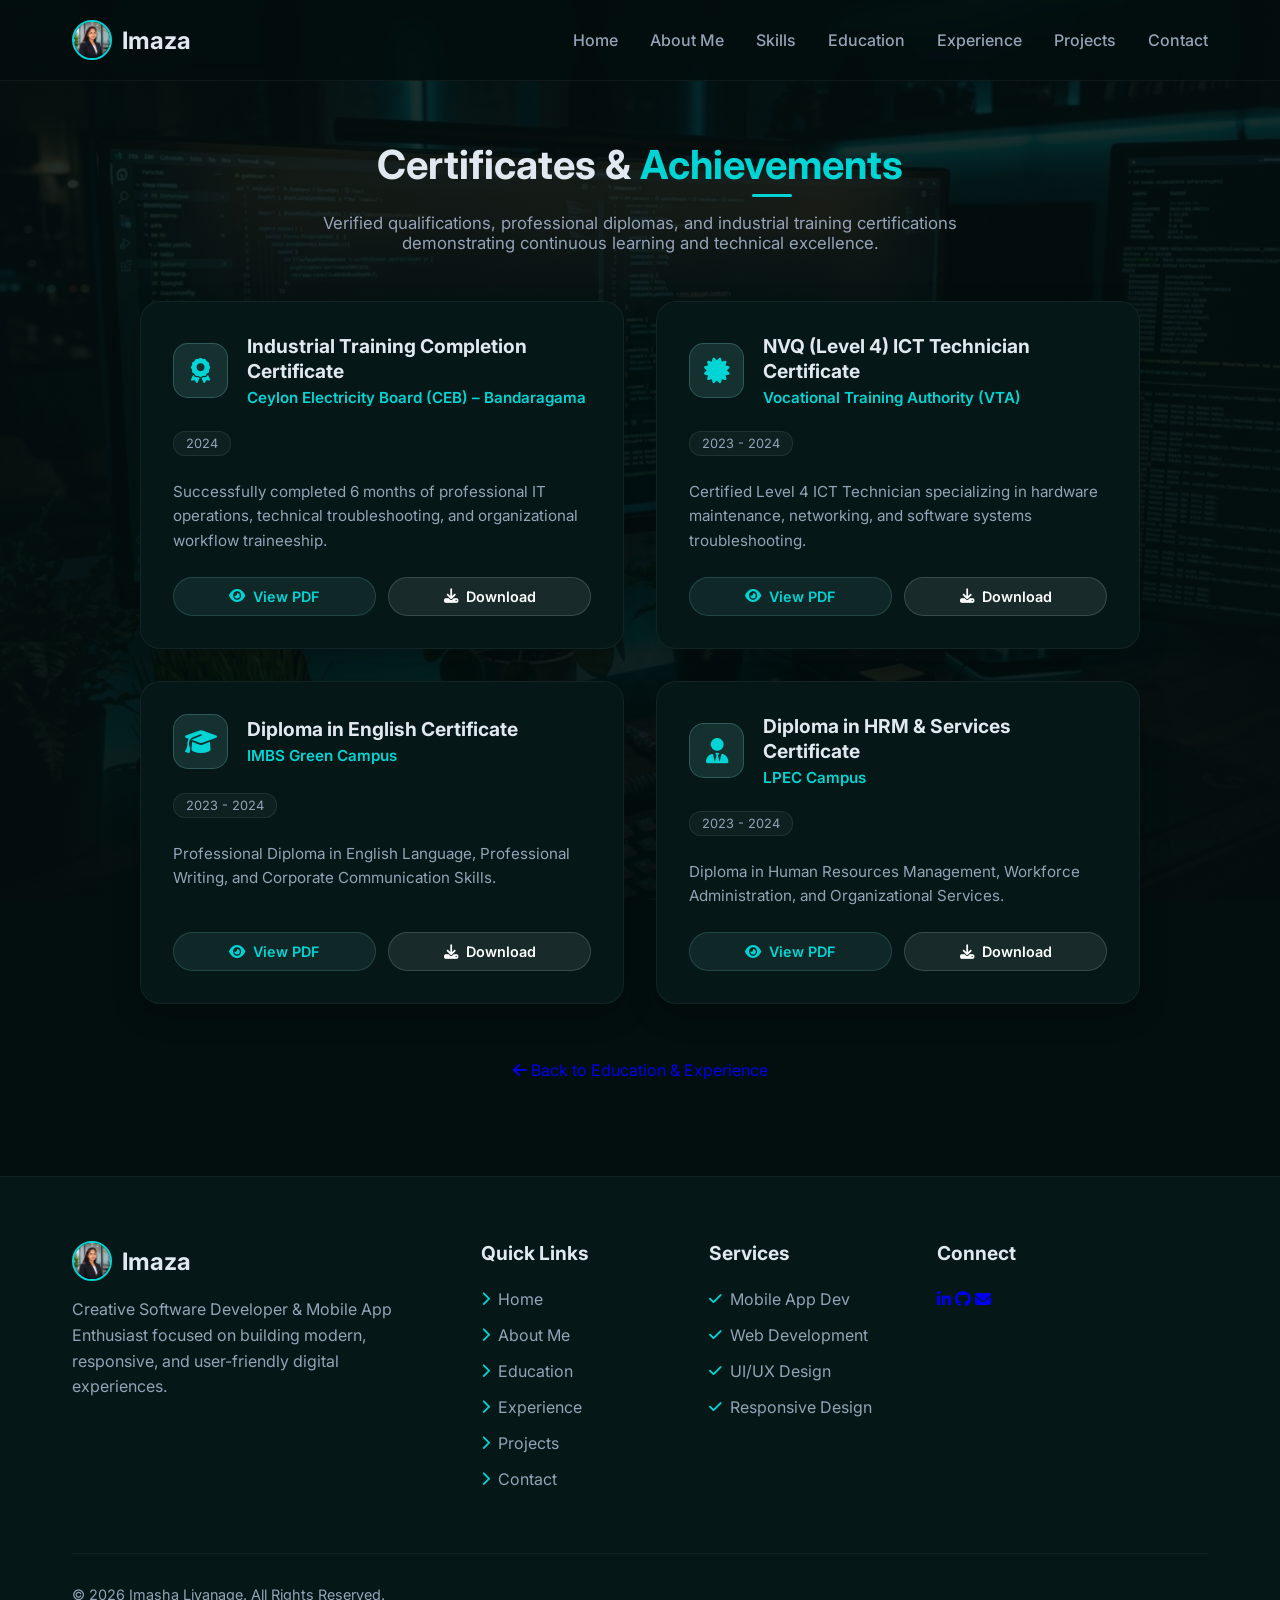
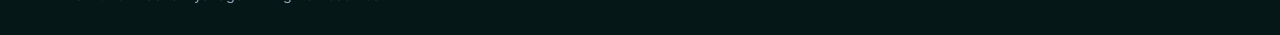
==== certificates.html @ 62fdcc7a "Initial commit of portfolio website" ====
<!DOCTYPE html>
<html lang="en">
<head>
    <meta charset="UTF-8">
    <meta name="viewport" content="width=device-width, initial-scale=1.0">
    <title>Certificates & Achievements | Imasha Liyanage</title>
    <link rel="stylesheet" href="style.css">
    <link rel="stylesheet" href="https://cdnjs.cloudflare.com/ajax/libs/font-awesome/6.4.0/css/all.min.css">
</head>
<body>
    <!-- Background Blobs -->
    <div class="blob blob-1"></div>
    <div class="blob blob-2"></div>
    <div class="blob blob-3"></div>

    <!-- Header Navigation -->
    <header class="header">
        <nav class="navbar">
            <a href="index.html#home" class="logo">
                <img src="assets/me1.jpg" alt="Logo">
                Imaza
            </a>
            <ul class="nav-links">
                <li><a href="index.html#home">Home</a></li>
                <li><a href="index.html#about">About Me</a></li>
                <li><a href="index.html#skills">Skills</a></li>
                <li><a href="index.html#education">Education</a></li>
                <li><a href="index.html#experience">Experience</a></li>
                <li><a href="projects.html">Projects</a></li>
                <li><a href="index.html#contact">Contact</a></li>
            </ul>
            <div class="menu-icon"><i class="fas fa-bars"></i></div>
        </nav>
    </header>

    <!-- Certificates Gallery Section -->
    <section class="certificates-section" style="padding-top: 140px; min-height: 85vh;">
        <div class="container">
            <h2 class="section-title">Certificates & <span>Achievements</span></h2>
            <p style="text-align: center; color: var(--text-secondary); max-width: 650px; margin: -1.5rem auto 3rem; font-size: 1.05rem;">
                Verified qualifications, professional diplomas, and industrial training certifications demonstrating continuous learning and technical excellence.
            </p>

            <div class="cert-grid">
                <!-- Certificate 1 -->
                <div class="cert-card">
                    <div>
                        <div class="cert-header">
                            <div class="cert-icon"><i class="fas fa-award"></i></div>
                            <div>
                                <h4 class="cert-title">Industrial Training Completion Certificate</h4>
                                <p class="cert-issuer">Ceylon Electricity Board (CEB) – Bandaragama</p>
                            </div>
                        </div>
                        <span class="cert-year">2024</span>
                        <p style="color: var(--text-secondary); font-size: 0.95rem; line-height: 1.6; margin-bottom: 1.5rem;">
                            Successfully completed 6 months of professional IT operations, technical troubleshooting, and organizational workflow traineeship.
                        </p>
                    </div>
                    <div style="display: flex; gap: 0.8rem; flex-wrap: wrap;">
                        <a href="assets/Ceb.pdf" target="_blank" class="cert-btn" style="flex: 1;">
                            <i class="fas fa-eye"></i> View PDF
                        </a>
                        <a href="assets/Ceb.pdf" download class="cert-btn" style="flex: 1; background: rgba(255, 255, 255, 0.08); border-color: rgba(255, 255, 255, 0.15); color: #fff;">
                            <i class="fas fa-download"></i> Download
                        </a>
                    </div>
                </div>

                <!-- Certificate 2 -->
                <div class="cert-card">
                    <div>
                        <div class="cert-header">
                            <div class="cert-icon"><i class="fas fa-certificate"></i></div>
                            <div>
                                <h4 class="cert-title">NVQ (Level 4) ICT Technician Certificate</h4>
                                <p class="cert-issuer">Vocational Training Authority (VTA)</p>
                            </div>
                        </div>
                        <span class="cert-year">2023 - 2024</span>
                        <p style="color: var(--text-secondary); font-size: 0.95rem; line-height: 1.6; margin-bottom: 1.5rem;">
                            Certified Level 4 ICT Technician specializing in hardware maintenance, networking, and software systems troubleshooting.
                        </p>
                    </div>
                    <div style="display: flex; gap: 0.8rem; flex-wrap: wrap;">
                        <a href="assets/Vta.pdf" target="_blank" class="cert-btn" style="flex: 1;">
                            <i class="fas fa-eye"></i> View PDF
                        </a>
                        <a href="assets/Vta.pdf" download class="cert-btn" style="flex: 1; background: rgba(255, 255, 255, 0.08); border-color: rgba(255, 255, 255, 0.15); color: #fff;">
                            <i class="fas fa-download"></i> Download
                        </a>
                    </div>
                </div>

                <!-- Certificate 3 -->
                <div class="cert-card">
                    <div>
                        <div class="cert-header">
                            <div class="cert-icon"><i class="fas fa-graduation-cap"></i></div>
                            <div>
                                <h4 class="cert-title">Diploma in English Certificate</h4>
                                <p class="cert-issuer">IMBS Green Campus</p>
                            </div>
                        </div>
                        <span class="cert-year">2023 - 2024</span>
                        <p style="color: var(--text-secondary); font-size: 0.95rem; line-height: 1.6; margin-bottom: 1.5rem;">
                            Professional Diploma in English Language, Professional Writing, and Corporate Communication Skills.
                        </p>
                    </div>
                    <div style="display: flex; gap: 0.8rem; flex-wrap: wrap;">
                        <a href="assets/Imbs.pdf" target="_blank" class="cert-btn" style="flex: 1;">
                            <i class="fas fa-eye"></i> View PDF
                        </a>
                        <a href="assets/Imbs.pdf" download class="cert-btn" style="flex: 1; background: rgba(255, 255, 255, 0.08); border-color: rgba(255, 255, 255, 0.15); color: #fff;">
                            <i class="fas fa-download"></i> Download
                        </a>
                    </div>
                </div>

                <!-- Certificate 4 -->
                <div class="cert-card">
                    <div>
                        <div class="cert-header">
                            <div class="cert-icon"><i class="fas fa-user-tie"></i></div>
                            <div>
                                <h4 class="cert-title">Diploma in HRM & Services Certificate</h4>
                                <p class="cert-issuer">LPEC Campus</p>
                            </div>
                        </div>
                        <span class="cert-year">2023 - 2024</span>
                        <p style="color: var(--text-secondary); font-size: 0.95rem; line-height: 1.6; margin-bottom: 1.5rem;">
                            Diploma in Human Resources Management, Workforce Administration, and Organizational Services.
                        </p>
                    </div>
                    <div style="display: flex; gap: 0.8rem; flex-wrap: wrap;">
                        <a href="assets/Lpec.pdf" target="_blank" class="cert-btn" style="flex: 1;">
                            <i class="fas fa-eye"></i> View PDF
                        </a>
                        <a href="assets/Lpec.pdf" download class="cert-btn" style="flex: 1; background: rgba(255, 255, 255, 0.08); border-color: rgba(255, 255, 255, 0.15); color: #fff;">
                            <i class="fas fa-download"></i> Download
                        </a>
                    </div>
                </div>
            </div>

            <div style="text-align: center; margin-top: 3.5rem;">
                <a href="index.html#experience" class="glass-btn" style="padding: 12px 30px;">
                    <i class="fas fa-arrow-left"></i> Back to Education & Experience
                </a>
            </div>
        </div>
    </section>

    <!-- Footer -->
    <footer class="footer">
        <div class="container">
            <div class="footer-content">
                <div class="footer-brand">
                    <div class="logo">
                        <img src="assets/me1.jpg" alt="Logo">
                        Imaza
                    </div>
                    <p>Creative Software Developer & Mobile App Enthusiast focused on building modern, responsive, and user-friendly digital experiences.</p>
                </div>
                
                <div class="footer-col">
                    <h4>Quick Links</h4>
                    <ul>
                        <li><i class="fas fa-chevron-right"></i> <a href="index.html#home">Home</a></li>
                        <li><i class="fas fa-chevron-right"></i> <a href="index.html#about">About Me</a></li>
                        <li><i class="fas fa-chevron-right"></i> <a href="index.html#education">Education</a></li>
                        <li><i class="fas fa-chevron-right"></i> <a href="index.html#experience">Experience</a></li>
                        <li><i class="fas fa-chevron-right"></i> <a href="projects.html">Projects</a></li>
                        <li><i class="fas fa-chevron-right"></i> <a href="index.html#contact">Contact</a></li>
                    </ul>
                </div>
                
                <div class="footer-col">
                    <h4>Services</h4>
                    <ul>
                        <li><i class="fas fa-check"></i> Mobile App Dev</li>
                        <li><i class="fas fa-check"></i> Web Development</li>
                        <li><i class="fas fa-check"></i> UI/UX Design</li>
                        <li><i class="fas fa-check"></i> Responsive Design</li>
                    </ul>
                </div>

                <div class="footer-col">
                    <h4>Connect</h4>
                    <div class="social-icons">
                        <a href="https://www.linkedin.com/in/imasha-liyanage-548a99319" target="_blank"><i class="fab fa-linkedin-in"></i></a>
                        <a href="https://github.com/imashaliyanage482" target="_blank"><i class="fab fa-github"></i></a>
                        <a href="mailto:pubuduimasha482@gmail.com"><i class="fas fa-envelope"></i></a>
                    </div>
                </div>
            </div>
            <div class="footer-bottom">
                <p>&copy; 2026 Imasha Liyanage. All Rights Reserved.</p>
            </div>
        </div>
    </footer>

    <script src="script.js"></script>
</body>
</html>
---- style.css ----
@import url('https://fonts.googleapis.com/css2?family=Inter:wght@300;400;500;600;700;800&display=swap');

/* Global Resets */
* {
    margin: 0;
    padding: 0;
    box-sizing: border-box;
    font-family: 'Inter', sans-serif;
    text-decoration: none;
    outline: none;
    scroll-behavior: smooth;
}

:root {
    --bg-color: #030e0e; /* Deep dark teal background */
    --surface-color: #051817; /* Card background */
    --surface-hover: #072321;
    --text-primary: #e2e8f0;
    --text-secondary: #94a3b8;
    --accent-teal: #00d4d4;
    --accent-gradient: linear-gradient(90deg, #0f766e, #14b8a6);
    --ring-cyan: #06b6d4;
    --ring-red: #ef4444;
}

body {
    background-color: var(--bg-color);
    background-image: linear-gradient(rgba(3, 14, 14, 0.86), rgba(3, 14, 14, 0.94)), url('assets/bg.jpg');
    background-size: cover;
    background-position: center;
    background-attachment: fixed;
    color: var(--text-primary);
    overflow-x: hidden;
}

/* --- Container & Layout --- */
.container {
    max-width: 1200px;
    margin: 0 auto;
    padding: 0 2rem;
}

section {
    padding: 100px 0;
}

.section-title {
    text-align: center;
    font-size: 2.5rem;
    font-weight: 700;
    margin-bottom: 3rem;
    color: var(--text-primary);
}

.section-title span {
    color: var(--accent-teal);
    position: relative;
}

.section-title span::after {
    content: '';
    position: absolute;
    bottom: -8px;
    left: 50%;
    transform: translateX(-50%);
    width: 40px;
    height: 3px;
    background: var(--accent-teal);
    border-radius: 2px;
}

/* --- Navbar --- */
.header {
    position: fixed;
    top: 0;
    left: 0;
    width: 100%;
    padding: 20px 0;
    background: rgba(3, 14, 14, 0.85);
    backdrop-filter: blur(10px);
    z-index: 100;
    border-bottom: 1px solid rgba(255, 255, 255, 0.05);
}

.navbar {
    display: flex;
    justify-content: space-between;
    align-items: center;
    max-width: 1200px;
    margin: 0 auto;
    padding: 0 2rem;
}

.logo {
    display: flex;
    align-items: center;
    gap: 10px;
    font-size: 1.5rem;
    font-weight: 700;
    color: var(--text-primary);
}

.logo img {
    width: 40px;
    height: 40px;
    border-radius: 50%;
    object-fit: cover;
    border: 2px solid var(--accent-teal);
}

.nav-links {
    display: flex;
    gap: 2rem;
    list-style: none;
}

.nav-links a {
    color: var(--text-secondary);
    font-size: 1rem;
    font-weight: 500;
    transition: 0.3s;
}

.nav-links a:hover, .nav-links a.active {
    color: var(--text-primary);
    border-bottom: 2px solid var(--accent-teal);
    padding-bottom: 4px;
}

.menu-icon {
    display: none;
    font-size: 1.5rem;
    cursor: pointer;
}

/* --- Hero Section --- */
.home {
    padding-top: 150px;
    min-height: 100vh;
    display: flex;
    align-items: center;
}

.home-content {
    display: flex;
    align-items: center;
    justify-content: space-between;
    width: 100%;
    gap: 2rem;
}

.home-info {
    flex: 1;
}

.home-info h3 {
    font-size: 2.2rem;
    font-weight: 800;
    line-height: 1.1;
    margin-bottom: 5px;
}

.home-info h1 {
    font-size: 4.5rem;
    font-weight: 800;
    line-height: 1.1;
    margin-bottom: 1rem;
}

.name-first {
    color: #ffffff;
}

.name-last {
    color: #7b8e97; /* Greyish blue */
}

.home-info h2 {
    font-size: 1.2rem;
    font-weight: 600;
    color: var(--text-primary);
    margin-bottom: 1rem;
}

.home-info p {
    color: var(--text-secondary);
    line-height: 1.6;
    margin-bottom: 2.5rem;
    max-width: 500px;
}

.action-buttons {
    display: flex;
    gap: 1rem;
    flex-wrap: wrap;
    margin-bottom: 3rem;
}

.btn {
    padding: 12px 24px;
    border-radius: 30px;
    font-size: 0.95rem;
    font-weight: 600;
    display: inline-flex;
    align-items: center;
    gap: 8px;
    cursor: pointer;
    transition: 0.3s;
}

.btn-primary {
    background: #6ebcb9; /* Light teal from the image */
    color: #030e0e; /* Dark text */
    border: none;
}
.btn-primary:hover {
    box-shadow: 0 0 20px rgba(110, 188, 185, 0.4);
    transform: translateY(-2px);
}

.btn-outline {
    background: linear-gradient(135deg, rgba(255, 255, 255, 0.05), rgba(0, 0, 0, 0.5));
    border: 1px solid rgba(255, 255, 255, 0.05);
    color: var(--text-primary);
    backdrop-filter: blur(5px);
}
.btn-outline:hover {
    background: rgba(255, 255, 255, 0.1);
    transform: translateY(-2px);
}

.hero-chips {
    display: flex;
    gap: 1.5rem;
    flex-wrap: wrap;
    margin-top: 1rem;
}

.chip {
    display: flex;
    align-items: center;
    gap: 12px;
    background: linear-gradient(135deg, rgba(255, 255, 255, 0.05), rgba(0, 0, 0, 0.5));
    border: 1px solid rgba(255, 255, 255, 0.05);
    padding: 8px 20px 8px 8px;
    border-radius: 12px;
    box-shadow: 0 4px 30px rgba(0, 0, 0, 0.1);
    backdrop-filter: blur(5px);
}

.chip-icon {
    width: 40px;
    height: 40px;
    background: rgba(0, 0, 0, 0.4);
    border-radius: 8px;
    display: flex;
    align-items: center;
    justify-content: center;
    border: 1px solid rgba(255, 255, 255, 0.02);
}

.chip-icon i {
    font-size: 1.2rem;
    color: var(--accent-teal);
}

.chip-text {
    display: flex;
    flex-direction: column;
}

.chip-text span:first-child {
    font-weight: 700;
    font-size: 1rem;
    color: #ffffff;
}

.chip-text span:last-child {
    font-size: 0.7rem;
    color: var(--text-secondary);
    text-transform: uppercase;
    letter-spacing: 1px;
}

.home-img {
    flex: 1;
    display: flex;
    justify-content: center;
    position: relative;
}

.glowing-ring {
    position: relative;
    width: 400px;
    height: 400px;
    border-radius: 50%;
    display: flex;
    align-items: center;
    justify-content: center;
}

.glowing-ring::before {
    content: '';
    position: absolute;
    width: 100%;
    height: 100%;
    border-radius: 50%;
    box-shadow: -15px -15px 40px rgba(6, 182, 212, 0.4),
                15px 15px 40px rgba(6, 182, 212, 0.1);
    border: 2px solid rgba(6, 182, 212, 0.3);
    z-index: 0;
    animation: pulse-ring 4s infinite alternate;
}

.glowing-ring img {
    width: 85%;
    height: 85%;
    object-fit: cover;
    border-radius: 50%;
    z-index: 1;
    border: 5px solid rgba(0,0,0,0.5);
}

@keyframes pulse-ring {
    0% { transform: scale(1); }
    100% { transform: scale(1.05); }
}

/* --- About Section --- */
.about-content {
    display: flex;
    gap: 4rem;
    align-items: center;
}

.about-img {
    flex: 1;
}
.about-img img {
    width: 100%;
    border-radius: 20px;
    box-shadow: 0 10px 30px rgba(0,0,0,0.5);
}

.about-text {
    flex: 1;
}

.about-text p {
    color: var(--text-secondary);
    line-height: 1.8;
    margin-bottom: 1.5rem;
    font-size: 1.05rem;
}

.highlight {
    color: var(--accent-teal);
    font-weight: 600;
}

/* --- Skills Section --- */
.skills-grid {
    display: grid;
    grid-template-columns: repeat(3, 1fr);
    gap: 2rem;
}
.skill-box {
    background: var(--surface-color);
    padding: 2.5rem 2rem;
    border-radius: 20px;
    border: 1px solid rgba(255, 255, 255, 0.05);
    transition: 0.3s;
}
.skill-box:hover {
    background: var(--surface-hover);
    transform: translateY(-5px);
    border-color: rgba(20, 184, 166, 0.3);
}
.skill-box i {
    font-size: 2.5rem;
    color: var(--accent-teal);
    margin-bottom: 1.5rem;
}
.skill-box h3 {
    font-size: 1.3rem;
    margin-bottom: 1rem;
}
.skill-box p {
    color: var(--text-secondary);
    margin-bottom: 1.5rem;
    line-height: 1.6;
}
.tags {
    display: flex;
    flex-wrap: wrap;
    gap: 0.5rem;
}
.tags span {
    background: rgba(255, 255, 255, 0.05);
    border: 1px solid rgba(255, 255, 255, 0.1);
    color: var(--text-primary);
    padding: 6px 14px;
    border-radius: 20px;
    font-size: 0.8rem;
}

/* --- Projects Section --- */
.portfolio-grid {
    display: grid;
    grid-template-columns: repeat(2, 1fr);
    gap: 2.5rem;
}

.project-card {
    background: var(--surface-color);
    border-radius: 20px;
    overflow: hidden;
    border: 1px solid rgba(255, 255, 255, 0.05);
    transition: 0.3s;
    display: flex;
    flex-direction: column;
}

.project-card:hover {
    background: var(--surface-hover);
    transform: translateY(-5px);
    box-shadow: 0 20px 40px rgba(0,0,0,0.4);
}

.project-img {
    width: 100%;
    height: 250px;
    overflow: hidden;
    position: relative;
}

.project-img img {
    width: 100%;
    height: 100%;
    object-fit: cover;
    transition: 0.5s;
}

.project-card:hover .project-img img {
    transform: scale(1.05);
}

.project-info {
    padding: 2rem;
    display: flex;
    flex-direction: column;
    flex-grow: 1;
}

.project-category {
    font-size: 0.75rem;
    text-transform: uppercase;
    letter-spacing: 1px;
    color: var(--accent-teal);
    margin-bottom: 0.8rem;
    font-weight: 600;
}

.project-info h4 {
    font-size: 1.5rem;
    margin-bottom: 1rem;
    color: var(--text-primary);
}

.project-info p {
    color: var(--text-secondary);
    line-height: 1.6;
    margin-bottom: 1.5rem;
    font-size: 0.95rem;
}

.project-tech {
    display: flex;
    flex-wrap: wrap;
    gap: 0.5rem;
    margin-bottom: 2rem;
    margin-top: auto;
}

.project-tech span {
    background: rgba(255, 255, 255, 0.03);
    border: 1px solid rgba(255, 255, 255, 0.1);
    color: var(--text-secondary);
    padding: 5px 12px;
    border-radius: 15px;
    font-size: 0.8rem;
}

.project-btn {
    width: 100%;
    padding: 12px;
    border-radius: 30px;
    background: var(--accent-gradient);
    color: #fff;
    text-align: center;
    font-weight: 600;
    transition: 0.3s;
}
.project-btn:hover {
    opacity: 0.9;
    box-shadow: 0 0 15px rgba(20, 184, 166, 0.3);
}

/* --- Blog Section --- */
.section-subtitle {
    text-align: center;
    color: var(--text-secondary);
    margin: -1.5rem auto 3rem;
    max-width: 600px;
    font-size: 1rem;
    line-height: 1.6;
}
.blog-grid {
    display: grid;
    grid-template-columns: repeat(3, 1fr);
    gap: 2rem;
}
.blog-card {
    background: var(--surface-color);
    border-radius: 15px;
    overflow: hidden;
    border: 1px solid rgba(255, 255, 255, 0.05);
    transition: 0.3s;
    display: flex;
    flex-direction: column;
}
.blog-card:hover {
    background: var(--surface-hover);
    transform: translateY(-5px);
    box-shadow: 0 10px 30px rgba(0,0,0,0.3);
}
.blog-img {
    width: 100%;
    height: 200px;
    overflow: hidden;
}
.blog-img img {
    width: 100%;
    height: 100%;
    object-fit: cover;
    transition: 0.5s;
}
.blog-card:hover .blog-img img {
    transform: scale(1.05);
}
.blog-info {
    padding: 1.5rem;
    display: flex;
    flex-direction: column;
    flex-grow: 1;
}
.blog-meta {
    display: flex;
    justify-content: space-between;
    align-items: center;
    margin-bottom: 1rem;
    font-size: 0.75rem;
    font-weight: 600;
}
.blog-category {
    color: var(--accent-teal);
    text-transform: uppercase;
    letter-spacing: 1px;
}
.blog-time {
    color: var(--text-secondary);
}
.blog-info h4 {
    font-size: 1.2rem;
    margin-bottom: 1rem;
    color: var(--text-primary);
    line-height: 1.4;
}
.blog-info p {
    color: var(--text-secondary);
    font-size: 0.9rem;
    line-height: 1.6;
    margin-bottom: 1.5rem;
}
.blog-date {
    margin-top: auto;
    font-size: 0.8rem;
    color: rgba(255, 255, 255, 0.3);
}

/* --- Contact Section --- */
.contact-container {
    background: var(--surface-color);
    padding: 4rem;
    border-radius: 20px;
    border: 1px solid rgba(255, 255, 255, 0.05);
}
.contact-wrapper {
    display: grid;
    grid-template-columns: 1fr 2fr;
    gap: 4rem;
}
.info-item {
    display: flex;
    align-items: flex-start;
    gap: 1.5rem;
    margin-bottom: 2rem;
}
.info-item i {
    width: 50px;
    height: 50px;
    background: rgba(20, 184, 166, 0.1);
    border-radius: 50%;
    display: flex;
    align-items: center;
    justify-content: center;
    font-size: 1.2rem;
    color: var(--accent-teal);
}
.info-item h4 {
    font-size: 1.1rem;
    margin-bottom: 0.5rem;
}
.info-item p {
    color: var(--text-secondary);
}

.contact form {
    display: flex;
    flex-direction: column;
    gap: 1.5rem;
}
.input-box {
    display: flex;
    gap: 1.5rem;
}
form input, form textarea {
    width: 100%;
    padding: 1rem 1.5rem;
    background: rgba(0,0,0,0.2);
    border: 1px solid rgba(255,255,255,0.1);
    border-radius: 10px;
    color: var(--text-primary);
    font-size: 1rem;
}
form input:focus, form textarea:focus {
    border-color: var(--accent-teal);
}
form textarea {
    resize: none;
    height: 150px;
}
.submit-btn {
    align-self: flex-start;
}

/* --- Footer --- */
.footer {
    background: var(--surface-color);
    padding: 4rem 0 2rem;
    border-top: 1px solid rgba(255, 255, 255, 0.05);
}
.footer-content {
    display: grid;
    grid-template-columns: 2fr 1fr 1fr 1.5fr;
    gap: 3rem;
    margin-bottom: 3rem;
}
.footer-brand p {
    color: var(--text-secondary);
    margin-top: 1rem;
    line-height: 1.6;
}
.footer-col h4 {
    font-size: 1.2rem;
    margin-bottom: 1.5rem;
    color: var(--text-primary);
}
.footer-col ul {
    list-style: none;
}
.footer-col ul li {
    margin-bottom: 1rem;
}
.footer-col ul li a, .footer-col ul li {
    color: var(--text-secondary);
    transition: 0.3s;
    display: flex;
    align-items: center;
    gap: 8px;
}
.footer-col ul li a:hover {
    color: var(--accent-teal);
}
.footer-col ul li i {
    color: var(--accent-teal);
    font-size: 0.9rem;
}
.footer-bottom {
    display: flex;
    justify-content: space-between;
    align-items: center;
    padding-top: 2rem;
    border-top: 1px solid rgba(255, 255, 255, 0.05);
}
.footer-bottom p {
    color: var(--text-secondary);
    font-size: 0.9rem;
}

/* Floating WhatsApp */
.whatsapp-float {
    position: fixed;
    bottom: 30px;
    right: 30px;
    width: 60px;
    height: 60px;
    background-color: #25d366;
    color: #FFF;
    border-radius: 50px;
    text-align: center;
    font-size: 30px;
    box-shadow: 0 4px 10px rgba(0,0,0,0.3);
    z-index: 1000;
    display: flex;
    align-items: center;
    justify-content: center;
    transition: 0.3s;
}
.whatsapp-float:hover {
    transform: scale(1.1);
}

.notification-badge {
    position: absolute;
    top: -5px;
    right: -5px;
    background-color: #ef4444;
    color: white;
    font-size: 0.75rem;
    width: 20px;
    height: 20px;
    border-radius: 50%;
    display: flex;
    align-items: center;
    justify-content: center;
    font-weight: bold;
    border: 2px solid var(--bg-color);
}

/* --- Education & Work Experience Section --- */
.education-section, .experience-section {
    padding: 6rem 0;
    position: relative;
}
.edu-timeline {
    display: flex;
    flex-direction: column;
    gap: 2rem;
    max-width: 900px;
    margin: 0 auto;
}
.edu-card, .exp-card {
    background: var(--surface-color);
    border-radius: 20px;
    padding: 2rem 2.5rem;
    border: 1px solid rgba(255, 255, 255, 0.05);
    box-shadow: 0 10px 30px rgba(0, 0, 0, 0.2);
    position: relative;
    transition: all 0.3s ease;
    backdrop-filter: blur(10px);
}
.edu-card:hover, .exp-card:hover {
    transform: translateY(-5px);
    border-color: rgba(110, 188, 185, 0.3);
    box-shadow: 0 15px 40px rgba(0, 0, 0, 0.4), 0 0 20px rgba(110, 188, 185, 0.1);
}
.edu-card-header, .exp-card-header {
    display: flex;
    justify-content: space-between;
    align-items: flex-start;
    flex-wrap: wrap;
    gap: 1rem;
    margin-bottom: 1rem;
}
.edu-title, .exp-title {
    font-size: 1.4rem;
    font-weight: 700;
    color: var(--text-primary);
    line-height: 1.3;
}
.edu-institute, .exp-company {
    color: var(--accent-teal);
    font-size: 1.05rem;
    font-weight: 600;
    margin-top: 5px;
}
.edu-date, .exp-date {
    background: rgba(110, 188, 185, 0.1);
    color: var(--accent-teal);
    padding: 6px 16px;
    border-radius: 20px;
    font-size: 0.85rem;
    font-weight: 600;
    border: 1px solid rgba(110, 188, 185, 0.2);
    white-space: nowrap;
}
.edu-subjects {
    margin-top: 1.5rem;
}
.edu-subjects-title {
    font-size: 0.9rem;
    font-weight: 600;
    color: var(--text-secondary);
    margin-bottom: 0.8rem;
    text-transform: uppercase;
    letter-spacing: 1px;
}
.subjects-chips {
    display: flex;
    flex-wrap: wrap;
    gap: 0.5rem;
}
.subjects-chips span {
    background: rgba(255, 255, 255, 0.04);
    border: 1px solid rgba(255, 255, 255, 0.08);
    color: var(--text-secondary);
    padding: 5px 14px;
    border-radius: 12px;
    font-size: 0.82rem;
    transition: 0.3s;
}
.subjects-chips span:hover {
    background: rgba(110, 188, 185, 0.15);
    color: #fff;
    border-color: rgba(110, 188, 185, 0.3);
}

/* --- References Section --- */
.references-grid {
    display: grid;
    grid-template-columns: repeat(2, 1fr);
    gap: 2rem;
    max-width: 900px;
    margin: 0 auto;
}

/* --- Certificates Section --- */
.certificates-section {
    padding: 6rem 0;
    position: relative;
}
.cert-grid {
    display: grid;
    grid-template-columns: repeat(2, 1fr);
    gap: 2rem;
    max-width: 1000px;
    margin: 0 auto;
}
.cert-card {
    background: var(--surface-color);
    border-radius: 20px;
    padding: 2rem;
    border: 1px solid rgba(255, 255, 255, 0.05);
    box-shadow: 0 10px 30px rgba(0, 0, 0, 0.2);
    transition: all 0.3s ease;
    display: flex;
    flex-direction: column;
    justify-content: space-between;
    backdrop-filter: blur(10px);
}
.cert-card:hover {
    transform: translateY(-5px);
    border-color: rgba(110, 188, 185, 0.4);
    box-shadow: 0 15px 40px rgba(0, 0, 0, 0.4), 0 0 25px rgba(110, 188, 185, 0.15);
}
.cert-header {
    display: flex;
    align-items: center;
    gap: 1.2rem;
    margin-bottom: 1.5rem;
}
.cert-icon {
    width: 55px;
    height: 55px;
    background: rgba(110, 188, 185, 0.15);
    border-radius: 15px;
    display: flex;
    align-items: center;
    justify-content: center;
    font-size: 1.6rem;
    color: var(--accent-teal);
    flex-shrink: 0;
    border: 1px solid rgba(110, 188, 185, 0.3);
}
.cert-title {
    font-size: 1.2rem;
    font-weight: 700;
    color: var(--text-primary);
    line-height: 1.3;
    margin-bottom: 4px;
}
.cert-issuer {
    color: var(--accent-teal);
    font-size: 0.95rem;
    font-weight: 600;
}
.cert-year {
    display: inline-block;
    background: rgba(255, 255, 255, 0.04);
    border: 1px solid rgba(255, 255, 255, 0.08);
    color: var(--text-secondary);
    padding: 4px 12px;
    border-radius: 12px;
    font-size: 0.8rem;
    margin-bottom: 1.5rem;
    align-self: flex-start;
}
.cert-btn {
    display: inline-flex;
    align-items: center;
    justify-content: center;
    gap: 8px;
    padding: 10px 20px;
    border-radius: 25px;
    background: rgba(110, 188, 185, 0.1);
    color: var(--accent-teal);
    font-weight: 600;
    font-size: 0.9rem;
    border: 1px solid rgba(110, 188, 185, 0.2);
    transition: 0.3s;
    text-decoration: none;
}
.cert-btn:hover {
    background: var(--accent-teal);
    color: #030e0e;
    box-shadow: 0 0 15px rgba(110, 188, 185, 0.4);
}

/* --- Responsive Design --- */
@media (max-width: 991px) {
    .home-content { flex-direction: column; text-align: center; }
    .home-info h1 { font-size: 3rem; }
    .home-info p { margin: 1.5rem auto; }
    .action-buttons { justify-content: center; }
    .hero-chips { justify-content: center; }
    .about-content { flex-direction: column; }
    .skills-grid { grid-template-columns: repeat(2, 1fr); }
    .portfolio-grid { grid-template-columns: 1fr; }
    .blog-grid { grid-template-columns: repeat(2, 1fr); }
    .contact-wrapper { grid-template-columns: 1fr; }
    .footer-content { grid-template-columns: 1fr 1fr; }
}

@media (max-width: 768px) {
    .menu-icon { display: block; }
    .nav-links {
        position: absolute;
        top: 100%;
        left: 0;
        width: 100%;
        background: var(--bg-color);
        flex-direction: column;
        padding: 2rem;
        display: none;
    }
    .nav-links.active { display: flex; }
    .input-box { flex-direction: column; }
    .skills-grid { grid-template-columns: 1fr; }
    .cert-grid { grid-template-columns: 1fr; }
    .edu-card, .exp-card { padding: 1.5rem; }
    .footer-content { grid-template-columns: 1fr; }
    .glowing-ring { width: 300px; height: 300px; }
}
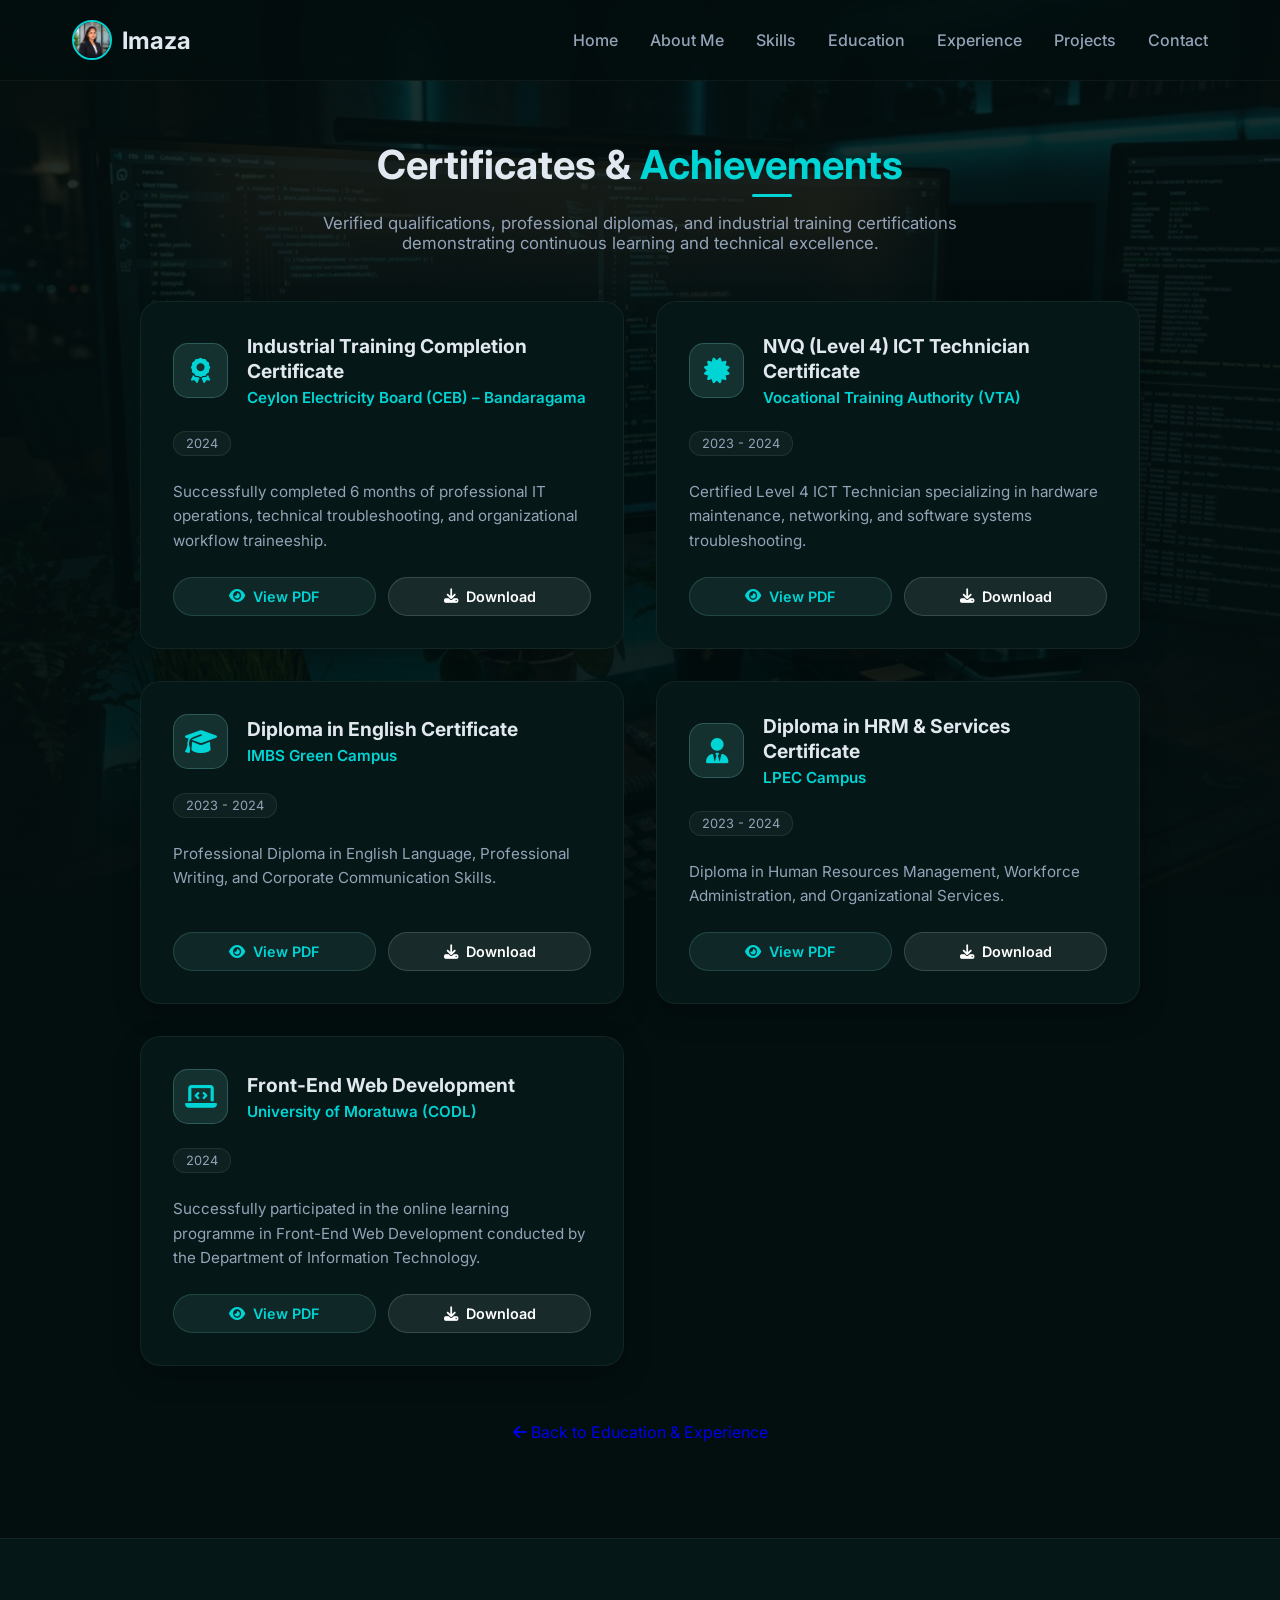
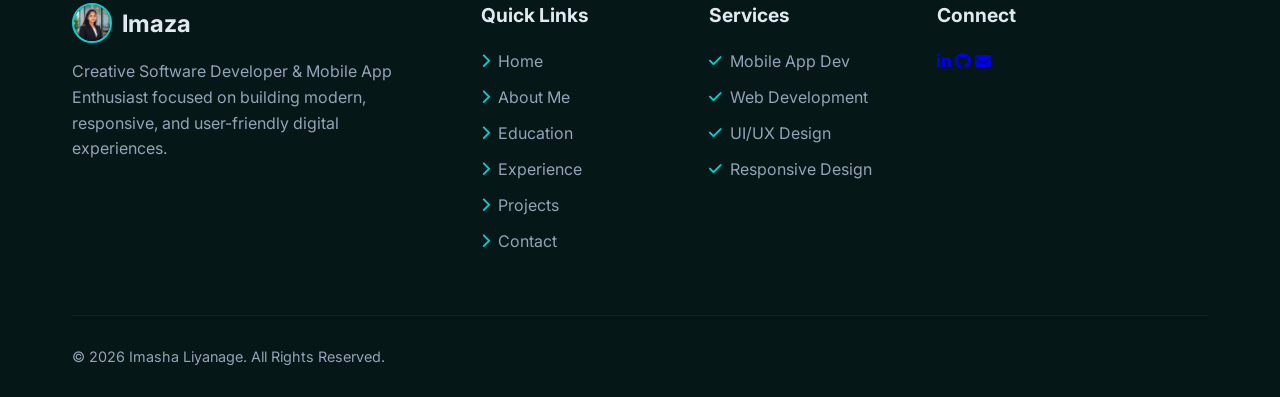
==== commit 4005fb24: "Add UOM Front-End certificate and update CV" ====
--- a/certificates.html
+++ b/certificates.html
@@ -141,6 +141,31 @@
                         </a>
                     </div>
                 </div>
+
+                <!-- Certificate 5 -->
+                <div class="cert-card">
+                    <div>
+                        <div class="cert-header">
+                            <div class="cert-icon"><i class="fas fa-laptop-code"></i></div>
+                            <div>
+                                <h4 class="cert-title">Front-End Web Development</h4>
+                                <p class="cert-issuer">University of Moratuwa (CODL)</p>
+                            </div>
+                        </div>
+                        <span class="cert-year">2024</span>
+                        <p style="color: var(--text-secondary); font-size: 0.95rem; line-height: 1.6; margin-bottom: 1.5rem;">
+                            Successfully participated in the online learning programme in Front-End Web Development conducted by the Department of Information Technology.
+                        </p>
+                    </div>
+                    <div style="display: flex; gap: 0.8rem; flex-wrap: wrap;">
+                        <a href="assets/UOM_Frontend.pdf" target="_blank" class="cert-btn" style="flex: 1;">
+                            <i class="fas fa-eye"></i> View PDF
+                        </a>
+                        <a href="assets/UOM_Frontend.pdf" download class="cert-btn" style="flex: 1; background: rgba(255, 255, 255, 0.08); border-color: rgba(255, 255, 255, 0.15); color: #fff;">
+                            <i class="fas fa-download"></i> Download
+                        </a>
+                    </div>
+                </div>
             </div>
 
             <div style="text-align: center; margin-top: 3.5rem;">
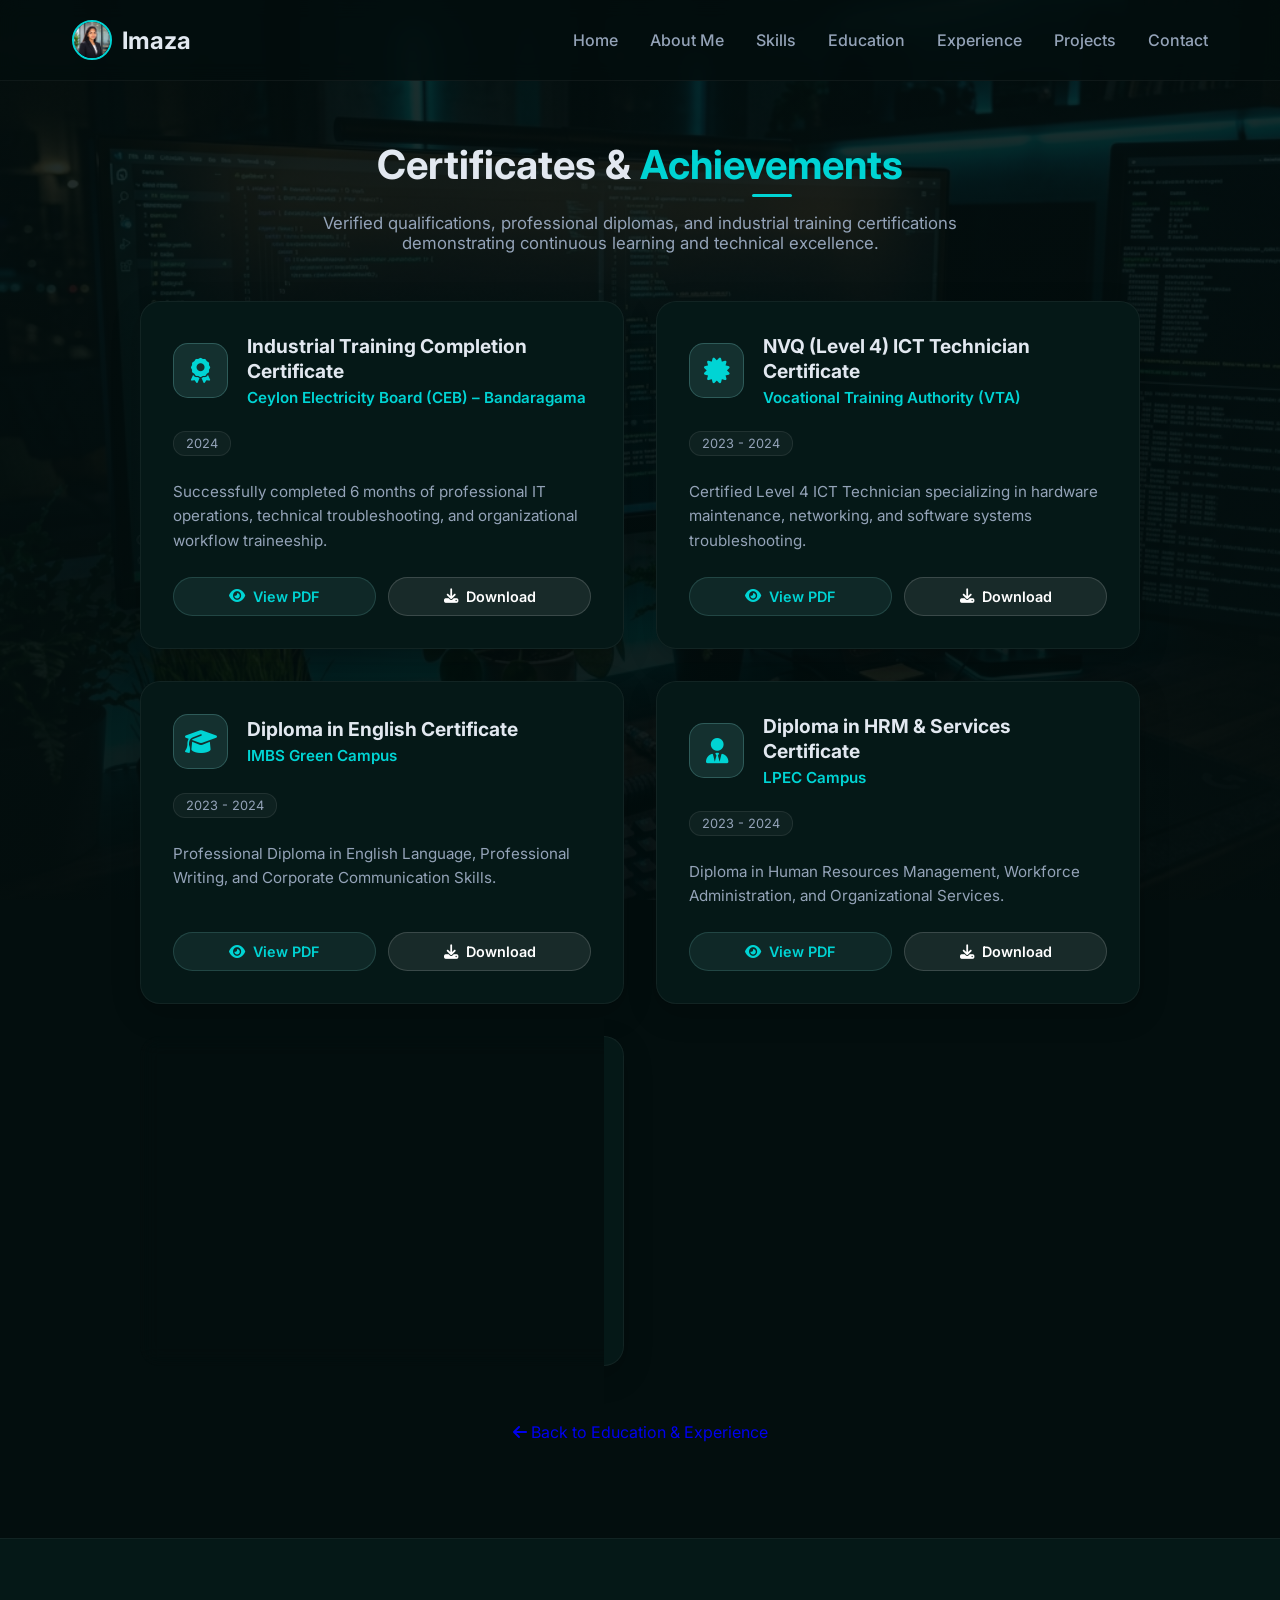
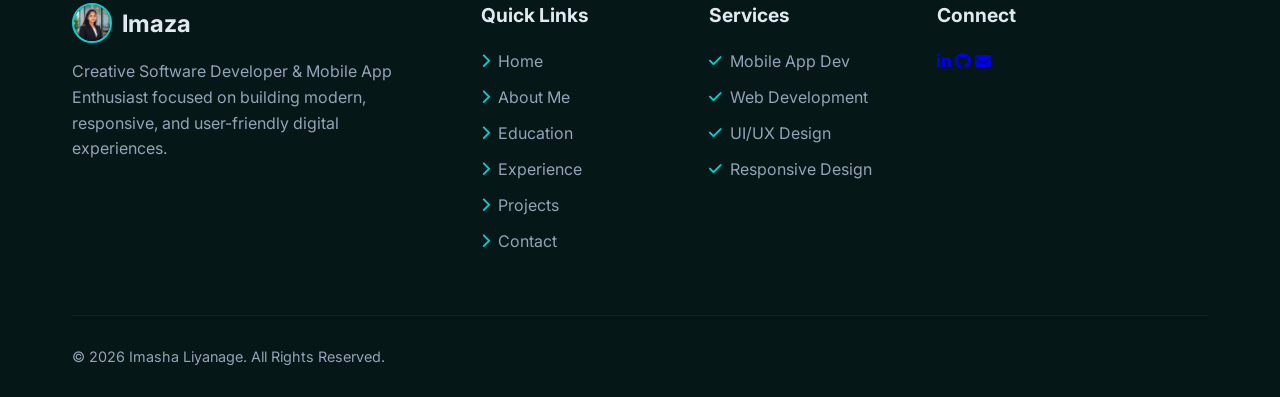
==== commit 0dff21f4: "Add Online Clothing Store project and update certificates link" ====
--- a/certificates.html
+++ b/certificates.html
@@ -26,7 +26,7 @@
                 <li><a href="index.html#skills">Skills</a></li>
                 <li><a href="index.html#education">Education</a></li>
                 <li><a href="index.html#experience">Experience</a></li>
-                <li><a href="projects.html">Projects</a></li>
+                <li><a href="index.html#projects">Projects</a></li>
                 <li><a href="index.html#contact">Contact</a></li>
             </ul>
             <div class="menu-icon"><i class="fas fa-bars"></i></div>
